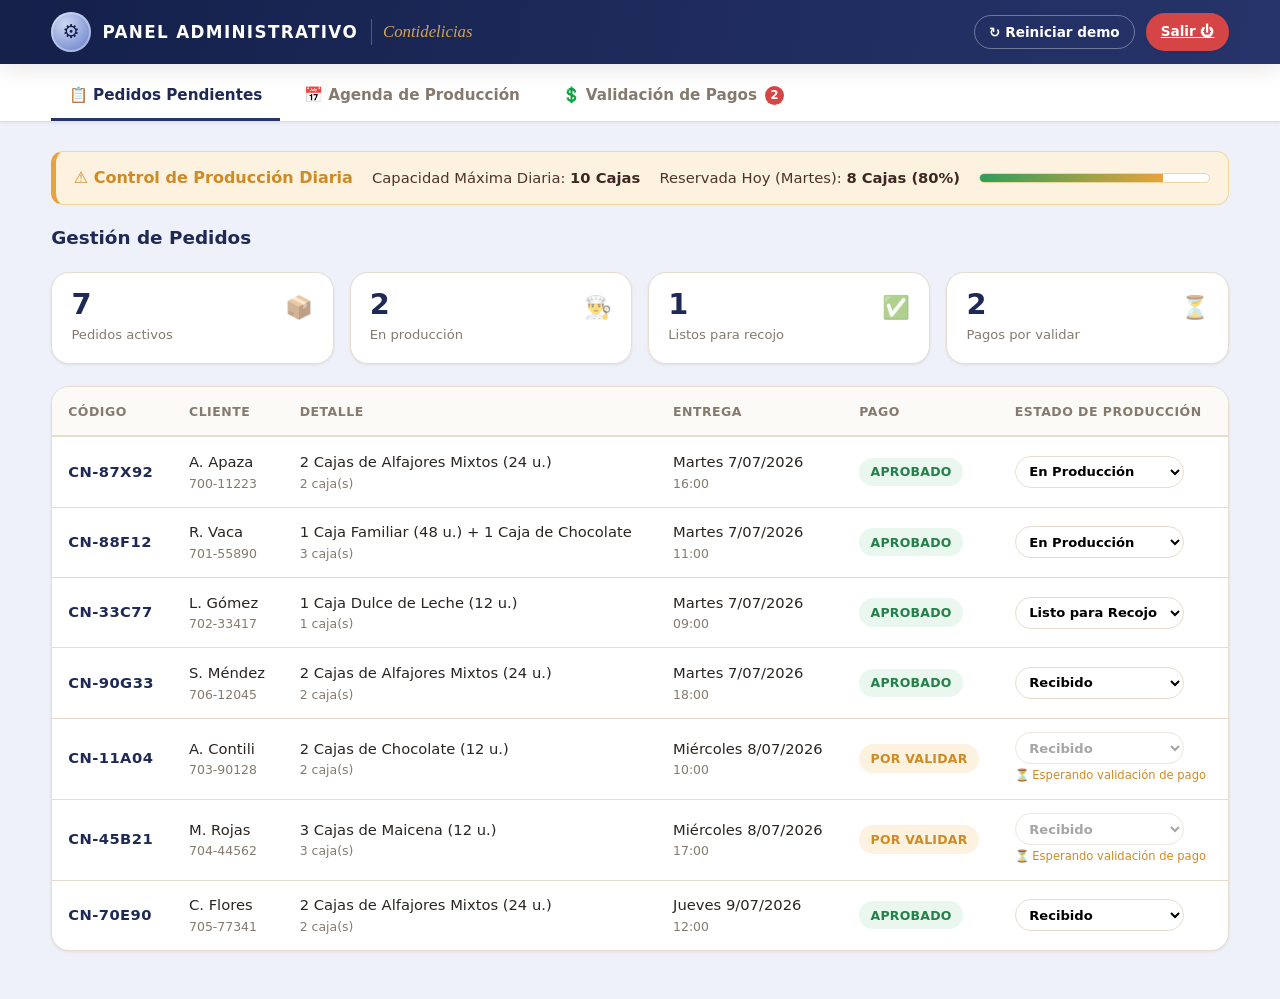
==== Frontend/admin.html @ e06c0dad "Frontend Contidelicias: interfaces Cliente y Admin + chatbot simulado - A) Interfaz del Cliente: tra" ====
<!DOCTYPE html>
<html lang="es">
<head>
  <meta charset="UTF-8" />
  <meta name="viewport" content="width=device-width, initial-scale=1.0" />
  <title>Contidelicias — Panel Administrativo</title>
  <link rel="icon" href="data:image/svg+xml,%3Csvg xmlns='http://www.w3.org/2000/svg' viewBox='0 0 100 100'%3E%3Ccircle cx='50' cy='50' r='46' fill='%231e2a55'/%3E%3Crect x='18' y='44' width='64' height='12' rx='6' fill='%23cdd7f2'/%3E%3C/svg%3E" />
  <link rel="stylesheet" href="css/styles.css" />
</head>
<body class="admin-body">

  <!-- ==================== ENCABEZADO ==================== -->
  <header class="site-header admin-header">
    <div class="container bar">
      <a class="brand" href="index.html">
        <span class="brand-logo">⚙️</span>
        <span class="brand-name">PANEL ADMINISTRATIVO</span>
        <span class="brand-tag">Contidelicias</span>
      </a>
      <div style="display:flex;align-items:center;gap:.7rem">
        <button class="btn btn-ghost btn-sm" id="resetBtn" style="color:#fff;border-color:rgba(255,255,255,.35)">↻ Reiniciar demo</button>
        <a class="btn btn-red btn-sm" href="index.html">Salir ⏻</a>
      </div>
    </div>
  </header>

  <!-- ==================== PESTAÑAS ==================== -->
  <nav class="tabs">
    <div class="container">
      <button class="tab active" data-tab="pedidos">📋 Pedidos Pendientes</button>
      <button class="tab" data-tab="agenda">📅 Agenda de Producción</button>
      <button class="tab" data-tab="pagos">💲 Validación de Pagos <span class="tab-badge" id="pagosBadge">0</span></button>
    </div>
  </nav>

  <main class="container admin-section">
    <!-- Barra de capacidad (común) -->
    <div class="capacity-bar" id="capacityBar"></div>

    <!-- Contenido por pestaña -->
    <section id="tab-pedidos"></section>
    <section id="tab-agenda" class="hidden"></section>
    <section id="tab-pagos" class="hidden"></section>
  </main>

  <!-- Modal simple para "Ver comprobante" -->
  <div class="overlay" id="proofOverlay"></div>
  <div class="drawer" id="proofModal" style="left:50%;top:50%;right:auto;height:auto;width:min(360px,92vw);transform:translate(-50%,-50%) scale(.95);border-radius:18px;overflow:hidden">
    <div class="drawer-head" style="background:var(--navy-800)">
      <h3 id="proofTitle">Comprobante</h3>
      <button class="x-btn" id="closeProof">×</button>
    </div>
    <div class="drawer-body" id="proofBody" style="text-align:center"></div>
  </div>

  <script src="js/data.js"></script>
  <script src="js/ui.js"></script>
  <script src="js/admin.js"></script>
</body>
</html>
---- Frontend/css/styles.css ----
/* =====================================================================
   CONTIDELICIAS — Plataforma Web (Frontend)
   Estilos compartidos: identidad de marca, componentes y utilidades.
   ===================================================================== */

/* -------------------- Tokens de diseño -------------------- */
:root {
  /* Marca (cliente) */
  --brown-900: #2e1b14;
  --brown-800: #3e2723;
  --brown-700: #4e342e;
  --brown-600: #5d4037;
  --gold: #d4a24e;
  --gold-dark: #b9822f;
  --caramel: #c68a3e;

  /* Cremas / fondos cálidos */
  --cream-50: #fcf8f2;
  --cream-100: #f7efe3;
  --cream-200: #efe2ce;
  --cream-300: #e6d4b8;

  /* Admin (azul marino) */
  --navy-900: #14204a;
  --navy-800: #1e2a55;
  --navy-700: #26346b;
  --navy-100: #eef1f9;

  /* Estados */
  --green-600: #2e9e5b;
  --green-700: #248049;
  --green-50: #e9f7ef;
  --blue-600: #2f6fd6;
  --blue-50: #e9f1fc;
  --amber-500: #e8a33d;
  --amber-600: #cf8a24;
  --amber-50: #fcf2df;
  --red-600: #d64545;
  --red-700: #b8383a;
  --red-50: #fbeaea;
  --gray-500: #8a8078;
  --gray-100: #eee9e2;

  /* Texto */
  --ink: #2b2521;
  --muted: #857a6d;
  --line: #e7ddce;

  /* Tipografía */
  --font-sans: system-ui, "Segoe UI", Roboto, Helvetica, Arial, sans-serif;
  --font-serif: Georgia, "Times New Roman", serif;

  /* Radios / sombras */
  --r-sm: 8px;
  --r-md: 12px;
  --r-lg: 18px;
  --r-xl: 26px;
  --shadow-sm: 0 1px 3px rgba(46, 27, 20, .08);
  --shadow-md: 0 6px 20px rgba(46, 27, 20, .10);
  --shadow-lg: 0 18px 48px rgba(46, 27, 20, .16);
}

/* -------------------- Reset ligero -------------------- */
* { box-sizing: border-box; }
html { -webkit-text-size-adjust: 100%; }
body {
  margin: 0;
  font-family: var(--font-sans);
  color: var(--ink);
  background: var(--cream-50);
  line-height: 1.55;
  -webkit-font-smoothing: antialiased;
}
img { max-width: 100%; display: block; }
button { font-family: inherit; cursor: pointer; }
a { color: inherit; }
h1, h2, h3, h4 { margin: 0 0 .4em; line-height: 1.2; }
input, select { font-family: inherit; font-size: 1rem; }

.container { width: min(1180px, 92vw); margin-inline: auto; }
.hidden { display: none !important; }
.center { text-align: center; }

/* -------------------- Botones -------------------- */
.btn {
  --bg: var(--brown-700);
  --fg: #fff;
  display: inline-flex; align-items: center; gap: .5rem;
  border: none; border-radius: 999px;
  background: var(--bg); color: var(--fg);
  padding: .72rem 1.3rem; font-size: .95rem; font-weight: 600;
  transition: transform .12s ease, filter .12s ease, box-shadow .12s ease;
  box-shadow: var(--shadow-sm);
  white-space: nowrap;
}
.btn:hover { filter: brightness(1.06); transform: translateY(-1px); }
.btn:active { transform: translateY(0); }
.btn:disabled { opacity: .5; cursor: not-allowed; transform: none; filter: none; }
.btn-gold { --bg: linear-gradient(135deg, var(--gold), var(--gold-dark)); --fg: #3a2410; }
.btn-navy { --bg: var(--navy-800); }
.btn-green { --bg: var(--green-600); }
.btn-red { --bg: var(--red-600); }
.btn-ghost {
  --bg: transparent; --fg: var(--ink);
  border: 1.5px solid var(--line); box-shadow: none;
}
.btn-ghost:hover { background: var(--cream-100); filter: none; }
.btn-block { width: 100%; justify-content: center; }
.btn-sm { padding: .5rem .9rem; font-size: .85rem; }
.btn-lg { padding: .9rem 1.7rem; font-size: 1.05rem; }

/* -------------------- Badges / chips -------------------- */
.badge {
  display: inline-flex; align-items: center; gap: .35rem;
  padding: .28rem .7rem; border-radius: 999px;
  font-size: .78rem; font-weight: 700; letter-spacing: .02em;
  text-transform: uppercase;
}
.badge-green { background: var(--green-50); color: var(--green-700); }
.badge-blue  { background: var(--blue-50);  color: var(--blue-600); }
.badge-amber { background: var(--amber-50); color: var(--amber-600); }
.badge-red   { background: var(--red-50);   color: var(--red-700); }
.badge-gray  { background: var(--gray-100); color: var(--gray-500); }

/* -------------------- Tarjetas -------------------- */
.card {
  background: #fff; border: 1px solid var(--line);
  border-radius: var(--r-lg); box-shadow: var(--shadow-sm);
}

/* -------------------- Toast -------------------- */
.toast-wrap {
  position: fixed; right: 18px; bottom: 18px; z-index: 90;
  display: flex; flex-direction: column; gap: 10px;
}
.toast {
  background: var(--ink); color: #fff; padding: .8rem 1.1rem;
  border-radius: var(--r-md); box-shadow: var(--shadow-lg);
  font-size: .9rem; max-width: 340px;
  display: flex; align-items: center; gap: .6rem;
  animation: toast-in .25s ease;
}
.toast.ok    { background: var(--green-700); }
.toast.warn  { background: var(--amber-600); }
.toast.error { background: var(--red-700); }
@keyframes toast-in { from { opacity: 0; transform: translateY(10px); } }

/* =====================================================================
   ENCABEZADOS
   ===================================================================== */
.site-header {
  position: sticky; top: 0; z-index: 40;
  background: linear-gradient(100deg, var(--brown-800), var(--brown-600));
  color: #fff; box-shadow: var(--shadow-md);
}
.site-header .bar {
  display: flex; align-items: center; gap: 1rem;
  padding: .75rem 0; justify-content: space-between;
}
.brand { display: flex; align-items: center; gap: .7rem; text-decoration: none; color: #fff; }
.brand-logo {
  width: 40px; height: 40px; border-radius: 50%;
  background: radial-gradient(circle at 35% 30%, #f3e4cb, var(--gold));
  display: grid; place-items: center; font-size: 1.2rem;
  box-shadow: inset 0 0 0 2px rgba(255,255,255,.35);
}
.brand-name { font-weight: 800; letter-spacing: .08em; font-size: 1.05rem; }
.brand-tag {
  font-family: var(--font-serif); font-style: italic;
  color: var(--gold); font-size: 1.05rem; padding-left: .7rem;
  border-left: 1px solid rgba(255,255,255,.25); margin-left: .1rem;
}
.nav { display: flex; align-items: center; gap: .3rem; }
.nav a {
  color: rgba(255,255,255,.85); text-decoration: none; font-weight: 500;
  padding: .5rem .8rem; border-radius: 999px; font-size: .92rem;
  transition: background .15s, color .15s;
}
.nav a:hover, .nav a.active { background: rgba(255,255,255,.14); color: #fff; }
.cart-btn {
  background: var(--cream-100); color: var(--brown-800);
  border: none; border-radius: 999px; padding: .5rem 1rem;
  font-weight: 700; display: inline-flex; align-items: center; gap: .45rem;
  box-shadow: var(--shadow-sm);
}
.cart-count {
  background: var(--brown-700); color: #fff; font-size: .75rem;
  min-width: 20px; height: 20px; padding: 0 5px; border-radius: 999px;
  display: inline-grid; place-items: center;
}

/* Encabezado del admin (azul marino) */
.admin-header {
  background: linear-gradient(100deg, var(--navy-900), var(--navy-700));
}
.admin-header .brand-logo {
  background: radial-gradient(circle at 35% 30%, #cdd7f2, #5f78c8);
  color: #14204a;
}

/* =====================================================================
   CLIENTE — Hero / Trazabilidad
   ===================================================================== */
.hero {
  background:
    radial-gradient(1200px 400px at 90% -10%, rgba(212,162,78,.18), transparent 60%),
    var(--cream-100);
  padding: 2.4rem 0 2.8rem;
  border-bottom: 1px solid var(--line);
}
.hero-grid {
  display: grid; grid-template-columns: 0.9fr 1.1fr; gap: 2rem; align-items: center;
}
.hero-copy h1 { font-size: clamp(1.7rem, 3.4vw, 2.6rem); color: var(--brown-800); }
.hero-copy p.lead { color: var(--brown-600); font-size: 1.05rem; margin-top: .2rem; }

/* Ilustración de alfajores (CSS puro) */
.alfajor-stack {
  position: relative; height: 260px;
  display: grid; place-items: center;
}
.plate {
  position: absolute; bottom: 22px; width: 300px; height: 60px;
  background: radial-gradient(ellipse at center, #b98a52, #7c5a34 70%, transparent 72%);
  border-radius: 50%; filter: blur(.3px);
  box-shadow: 0 18px 30px rgba(46,27,20,.22);
}
.alfajor {
  position: absolute; width: 130px; height: 92px; border-radius: 999px;
  background: linear-gradient(180deg, #f0dcbb 0%, #e6c99a 45%, #d8b57e 55%, #efdcbb 100%);
  box-shadow: inset 0 -6px 10px rgba(140,96,52,.35), var(--shadow-md);
}
.alfajor::before { /* relleno de dulce de leche */
  content: ""; position: absolute; left: 6%; right: 6%; top: 44%; height: 12px;
  background: linear-gradient(180deg, #a9682f, #7c4a1f);
  border-radius: 999px;
}
.alfajor.a1 { transform: translate(-70px, 20px) rotate(-6deg); }
.alfajor.a2 { transform: translate(60px, 34px) rotate(5deg); }
.alfajor.choco {
  background: linear-gradient(180deg, #5b3a24, #43291a 55%, #5b3a24);
  transform: translate(6px, -34px) rotate(-2deg); z-index: 3;
  box-shadow: inset 0 -6px 12px rgba(0,0,0,.4), var(--shadow-lg);
}
.alfajor.choco::before { background: linear-gradient(180deg,#caa06a,#a9682f); }
.coconut { position: absolute; inset: 0; border-radius: 999px;
  box-shadow: inset 0 0 0 6px rgba(255,255,255,.25); }

/* Caja de consulta de código */
.track-box {
  background: #fff; border: 1px solid var(--line); border-radius: var(--r-lg);
  box-shadow: var(--shadow-md); padding: 1.4rem; margin-top: 1.4rem;
}
.track-box h2 { color: var(--brown-800); font-size: 1.25rem; }
.track-form { display: flex; gap: .6rem; margin-top: .7rem; flex-wrap: wrap; }
.code-input {
  flex: 1 1 220px; min-width: 0;
  padding: .85rem 1rem; border: 1.5px solid var(--cream-300); border-radius: var(--r-md);
  font-size: 1.15rem; letter-spacing: .12em; font-weight: 700; text-transform: uppercase;
  color: var(--brown-800); background: var(--cream-50);
}
.code-input:focus { outline: none; border-color: var(--gold); box-shadow: 0 0 0 3px rgba(212,162,78,.25); }
.chips { display: flex; gap: .4rem; flex-wrap: wrap; margin-top: .7rem; font-size: .82rem; color: var(--muted); align-items: center; }
.chip-code {
  background: var(--cream-100); border: 1px dashed var(--cream-300);
  padding: .2rem .6rem; border-radius: 999px; font-weight: 700; color: var(--brown-700);
  cursor: pointer; letter-spacing: .06em;
}
.chip-code:hover { background: var(--cream-200); }

/* Resultado de trazabilidad */
.result-card { margin-top: 1.2rem; padding: 1.4rem; }
.result-head { display: flex; justify-content: space-between; align-items: flex-start; gap: 1rem; flex-wrap: wrap; }
.result-code { font-size: 1.4rem; font-weight: 800; color: var(--brown-800); letter-spacing: .04em; }
.result-meta { margin-top: 1rem; display: grid; gap: .7rem; }
.meta-row { display: flex; gap: .7rem; align-items: baseline; }
.meta-row .ico { width: 26px; flex: none; text-align: center; font-size: 1.05rem; }
.meta-row .lbl { color: var(--muted); min-width: 150px; font-size: .9rem; }
.meta-row .val { font-weight: 600; }

/* Línea de tiempo (timeline) */
.timeline { display: flex; align-items: flex-start; margin-top: 1.6rem; }
.tl-step { flex: 1; text-align: center; position: relative; }
.tl-dot {
  width: 46px; height: 46px; border-radius: 50%; margin: 0 auto .5rem;
  display: grid; place-items: center; font-size: 1.2rem;
  background: var(--gray-100); color: var(--gray-500);
  border: 3px solid #fff; box-shadow: 0 0 0 2px var(--gray-100);
  position: relative; z-index: 2;
}
.tl-step .tl-label { font-size: .85rem; font-weight: 700; color: var(--muted); }
.tl-step .tl-sub { font-size: .74rem; color: var(--muted); }
.tl-step::before { /* línea conectora */
  content: ""; position: absolute; top: 23px; left: -50%; width: 100%; height: 4px;
  background: var(--gray-100); z-index: 1;
}
.tl-step:first-child::before { display: none; }
.tl-step.done .tl-dot { background: var(--green-600); color: #fff; box-shadow: 0 0 0 2px var(--green-600); }
.tl-step.done::before { background: var(--green-600); }
.tl-step.done .tl-label { color: var(--green-700); }
.tl-step.active .tl-dot { background: var(--amber-500); color: #fff; box-shadow: 0 0 0 2px var(--amber-500); animation: pulse 1.6s infinite; }
.tl-step.active .tl-label { color: var(--amber-600); }
@keyframes pulse { 0%,100% { box-shadow: 0 0 0 2px var(--amber-500); } 50% { box-shadow: 0 0 0 7px rgba(232,163,61,.25); } }

.empty-track {
  margin-top: 1.2rem; padding: 1.4rem; text-align: center; color: var(--muted);
  background: var(--cream-100); border: 1px dashed var(--cream-300); border-radius: var(--r-md);
}

/* =====================================================================
   CLIENTE — Catálogo
   ===================================================================== */
.section { padding: 2.4rem 0; }
.section-head { display: flex; align-items: end; justify-content: space-between; gap: 1rem; margin-bottom: 1.3rem; flex-wrap: wrap; }
.section-head h2 { color: var(--brown-800); font-size: 1.6rem; }
.section-head p { color: var(--muted); margin: 0; }

.product-grid { display: grid; grid-template-columns: repeat(auto-fill, minmax(230px, 1fr)); gap: 1.2rem; }
.product { overflow: hidden; display: flex; flex-direction: column; }
.product .thumb {
  height: 150px; position: relative;
  background: radial-gradient(circle at 50% 40%, var(--cream-100), var(--cream-200));
  display: grid; place-items: center;
}
.alfajor-icon {
  width: 84px; height: 84px; border-radius: 50%;
  background: linear-gradient(180deg, #f0dcbb, #d8b57e);
  box-shadow: inset 0 -6px 10px rgba(140,96,52,.35), var(--shadow-sm);
  position: relative;
}
.alfajor-icon::after { content: ""; position: absolute; left: 12%; right: 12%; top: 45%; height: 10px; background: #a9682f; border-radius: 999px; }
.alfajor-icon.choco { background: linear-gradient(180deg,#5b3a24,#43291a); }
.alfajor-icon.choco::after { background: #caa06a; }
.alfajor-icon.dulce { background: linear-gradient(180deg,#e8c48f,#c99a5c); }
.alfajor-icon.big { width: 100px; height: 100px; }
.product .body { padding: 1rem 1.1rem 1.2rem; display: flex; flex-direction: column; gap: .35rem; flex: 1; }
.product .p-name { font-weight: 700; color: var(--brown-800); }
.product .p-desc { font-size: .85rem; color: var(--muted); flex: 1; }
.product .p-foot { display: flex; align-items: center; justify-content: space-between; margin-top: .5rem; }
.product .p-price { font-weight: 800; color: var(--brown-700); font-size: 1.15rem; }
.product .p-unit { font-size: .78rem; color: var(--muted); font-weight: 500; }

/* =====================================================================
   Drawer / Modal (carrito, checkout)
   ===================================================================== */
.overlay {
  position: fixed; inset: 0; background: rgba(37,24,17,.5);
  z-index: 70; opacity: 0; pointer-events: none; transition: opacity .22s;
}
.overlay.open { opacity: 1; pointer-events: auto; }

.drawer {
  position: fixed; top: 0; right: 0; height: 100%; width: min(420px, 92vw);
  background: var(--cream-50); z-index: 80; box-shadow: var(--shadow-lg);
  transform: translateX(100%); transition: transform .28s ease;
  display: flex; flex-direction: column;
}
.drawer.open { transform: translateX(0); }
.drawer-head { padding: 1.1rem 1.3rem; background: var(--brown-800); color: #fff; display: flex; justify-content: space-between; align-items: center; }
.drawer-head h3 { margin: 0; }
.drawer-body { flex: 1; overflow-y: auto; padding: 1.1rem 1.3rem; }
.drawer-foot { padding: 1.1rem 1.3rem; border-top: 1px solid var(--line); background: #fff; }
.x-btn { background: rgba(255,255,255,.15); border: none; color: #fff; width: 34px; height: 34px; border-radius: 50%; font-size: 1.2rem; line-height: 1; }
.x-btn:hover { background: rgba(255,255,255,.28); }

.cart-item { display: flex; gap: .8rem; padding: .8rem 0; border-bottom: 1px solid var(--line); }
.cart-item .ci-ico { width: 46px; height: 46px; border-radius: 10px; background: var(--cream-200); display: grid; place-items: center; flex: none; font-size: 1.4rem; }
.cart-item .ci-main { flex: 1; }
.cart-item .ci-name { font-weight: 700; font-size: .92rem; color: var(--brown-800); }
.cart-item .ci-price { font-size: .82rem; color: var(--muted); }
.qty { display: inline-flex; align-items: center; border: 1px solid var(--line); border-radius: 999px; overflow: hidden; margin-top: .35rem; }
.qty button { background: #fff; border: none; width: 28px; height: 28px; font-size: 1rem; color: var(--brown-700); }
.qty button:hover { background: var(--cream-100); }
.qty span { min-width: 28px; text-align: center; font-weight: 700; font-size: .9rem; }
.ci-remove { background: none; border: none; color: var(--red-600); font-size: .8rem; align-self: flex-start; }

.cart-summary { display: flex; justify-content: space-between; font-size: 1.05rem; margin-bottom: .9rem; }
.cart-summary strong { color: var(--brown-800); font-size: 1.3rem; }

/* Formularios */
.field { margin-bottom: .9rem; }
.field label { display: block; font-size: .85rem; font-weight: 600; color: var(--brown-700); margin-bottom: .3rem; }
.field input, .field select {
  width: 100%; padding: .7rem .85rem; border: 1.5px solid var(--cream-300);
  border-radius: var(--r-md); background: #fff; color: var(--ink);
}
.field input:focus, .field select:focus { outline: none; border-color: var(--gold); box-shadow: 0 0 0 3px rgba(212,162,78,.2); }
.field-row { display: flex; gap: .7rem; }
.field-row > * { flex: 1; }

/* QR falso para pago */
.qr-box { display: flex; gap: 1rem; align-items: center; background: var(--cream-100); border: 1px solid var(--line); border-radius: var(--r-md); padding: 1rem; }
.qr-code { width: 108px; height: 108px; flex: none; background: #fff; border-radius: 8px; padding: 6px; box-shadow: var(--shadow-sm); }
.qr-code svg { width: 100%; height: 100%; }

.filedrop {
  border: 2px dashed var(--cream-300); border-radius: var(--r-md); padding: 1rem;
  text-align: center; color: var(--muted); background: var(--cream-50); cursor: pointer;
  transition: border-color .15s, background .15s;
}
.filedrop:hover { border-color: var(--gold); background: var(--cream-100); }
.filedrop.has-file { border-color: var(--green-600); background: var(--green-50); color: var(--green-700); }

.success-box { text-align: center; padding: 1rem .5rem; }
.success-ring { width: 84px; height: 84px; border-radius: 50%; background: var(--green-50); color: var(--green-600); display: grid; place-items: center; font-size: 2.4rem; margin: 0 auto 1rem; }
.big-code { font-size: 1.9rem; font-weight: 800; letter-spacing: .08em; color: var(--brown-800); background: var(--cream-100); border: 1px dashed var(--cream-300); border-radius: var(--r-md); padding: .6rem 0; margin: .8rem 0; }

/* =====================================================================
   ADMIN — Panel
   ===================================================================== */
.admin-body { background: var(--navy-100); min-height: 100vh; }
.tabs { display: flex; gap: .4rem; background: #fff; border-bottom: 1px solid var(--line); padding: .5rem 0 0; box-shadow: var(--shadow-sm); }
.tabs .container { display: flex; gap: .4rem; }
.tab {
  background: transparent; border: none; padding: .85rem 1.1rem; font-size: .95rem; font-weight: 600;
  color: var(--muted); border-bottom: 3px solid transparent; display: inline-flex; gap: .5rem; align-items: center;
}
.tab:hover { color: var(--navy-800); }
.tab.active { color: var(--navy-800); border-bottom-color: var(--navy-700); }
.tab .tab-badge { background: var(--red-600); color: #fff; font-size: .72rem; min-width: 19px; height: 19px; padding: 0 5px; border-radius: 999px; display: inline-grid; place-items: center; }

/* Barra de alerta de capacidad */
.capacity-bar {
  display: flex; align-items: center; gap: 1.2rem; flex-wrap: wrap;
  background: var(--amber-50); border: 1px solid #f0d79a; border-left: 5px solid var(--amber-500);
  border-radius: var(--r-md); padding: .85rem 1.1rem; margin: 1.4rem 0;
}
.capacity-bar .cap-title { font-weight: 700; color: var(--amber-600); display: inline-flex; align-items: center; gap: .5rem; }
.capacity-bar .cap-item { font-size: .92rem; color: var(--brown-700); }
.capacity-bar .cap-item b { color: var(--brown-800); }
.cap-meter { flex: 1 1 160px; min-width: 140px; height: 10px; background: #fff; border-radius: 999px; overflow: hidden; border: 1px solid #f0d79a; }
.cap-meter span { display: block; height: 100%; background: linear-gradient(90deg, var(--green-600), var(--amber-500)); }

/* Sección de contenido admin */
.admin-section { padding: .4rem 0 3rem; }
.panel-title { font-size: 1.15rem; color: var(--navy-800); margin: 1.4rem 0 1rem; font-weight: 700; }

/* Tarjeta de comprobante (validación de pagos) */
.pay-card { padding: 1.1rem 1.2rem; margin-bottom: 1rem; }
.pay-main { display: grid; grid-template-columns: 1fr auto auto auto; gap: 1.1rem; align-items: center; }
.pay-info .pay-code { font-weight: 800; color: var(--navy-800); font-size: 1.05rem; }
.pay-info .pay-line { font-size: .9rem; color: var(--ink); }
.pay-info .pay-amount { color: var(--green-700); font-weight: 700; }
.pay-qr { width: 76px; height: 76px; background: #fff; border: 1px solid var(--line); border-radius: 8px; padding: 5px; }
.pay-qr svg { width: 100%; height: 100%; }
.view-proof {
  display: inline-flex; align-items: center; gap: .5rem; text-decoration: none;
  color: var(--blue-600); font-weight: 600; font-size: .88rem; background: var(--blue-50);
  padding: .6rem .9rem; border-radius: var(--r-md); border: 1px solid #cfe0f7;
}
.view-proof:hover { background: #dcebfc; }
.pay-actions { display: flex; gap: .5rem; }
.pay-foot { margin-top: .9rem; padding-top: .8rem; border-top: 1px dashed var(--line); display: flex; gap: 1.4rem; flex-wrap: wrap; font-size: .85rem; color: var(--muted); }
.pay-foot b { color: var(--ink); font-weight: 600; }
.pay-foot .st-pending { color: var(--amber-600); font-weight: 700; }

/* Tabla de pedidos */
.table-wrap { overflow-x: auto; background: #fff; border: 1px solid var(--line); border-radius: var(--r-lg); box-shadow: var(--shadow-sm); }
table.data { width: 100%; border-collapse: collapse; min-width: 760px; }
table.data th { text-align: left; font-size: .78rem; text-transform: uppercase; letter-spacing: .04em; color: var(--muted); padding: .9rem 1rem; border-bottom: 2px solid var(--line); background: #fbfaf7; }
table.data td { padding: .85rem 1rem; border-bottom: 1px solid var(--line); font-size: .92rem; vertical-align: middle; }
table.data tr:last-child td { border-bottom: none; }
table.data tr:hover td { background: #fbfaf7; }
.mono { font-weight: 800; color: var(--navy-800); letter-spacing: .03em; }

/* Agenda de producción */
.agenda-grid { display: grid; grid-template-columns: repeat(auto-fill, minmax(260px, 1fr)); gap: 1.1rem; }
.day-card { padding: 1.1rem 1.2rem; }
.day-card .day-head { display: flex; justify-content: space-between; align-items: baseline; margin-bottom: .3rem; }
.day-card .day-name { font-weight: 800; color: var(--navy-800); text-transform: capitalize; }
.day-card .day-date { font-size: .82rem; color: var(--muted); }
.day-load { font-size: .82rem; color: var(--muted); margin: .5rem 0 .3rem; }
.day-meter { height: 9px; background: var(--gray-100); border-radius: 999px; overflow: hidden; }
.day-meter span { display: block; height: 100%; }
.day-meter.ok span { background: var(--green-600); }
.day-meter.mid span { background: var(--amber-500); }
.day-meter.full span { background: var(--red-600); }
.day-orders { margin-top: .8rem; display: flex; flex-direction: column; gap: .5rem; }
.day-order { display: flex; justify-content: space-between; align-items: center; gap: .5rem; font-size: .86rem; padding: .45rem .6rem; background: var(--cream-50); border: 1px solid var(--line); border-radius: 8px; }

/* Estado vacío */
.empty {
  text-align: center; padding: 3rem 1rem; color: var(--muted);
  background: #fff; border: 1px dashed var(--line); border-radius: var(--r-lg);
}
.empty .em-ico { font-size: 2.6rem; opacity: .5; }

/* Select de estado de producción */
.state-select { padding: .4rem .6rem; border: 1.5px solid var(--line); border-radius: 999px; font-size: .82rem; font-weight: 600; background: #fff; }

/* KPIs admin (encabezado de pedidos) */
.kpi-row { display: grid; grid-template-columns: repeat(auto-fit, minmax(160px,1fr)); gap: 1rem; margin: 1.4rem 0; }
.kpi { padding: 1.1rem 1.2rem; }
.kpi .kpi-val { font-size: 1.8rem; font-weight: 800; color: var(--navy-800); line-height: 1; }
.kpi .kpi-lbl { font-size: .82rem; color: var(--muted); margin-top: .35rem; }
.kpi .kpi-ico { float: right; font-size: 1.4rem; opacity: .6; }

/* =====================================================================
   Landing (index) — selección de rol
   ===================================================================== */
.landing { min-height: 100vh; display: grid; place-items: center; padding: 2rem 1rem;
  background:
    radial-gradient(900px 500px at 15% 0%, rgba(212,162,78,.20), transparent 55%),
    radial-gradient(900px 500px at 100% 100%, rgba(30,42,85,.16), transparent 55%),
    var(--cream-100);
}
.landing-inner { width: min(920px, 95vw); text-align: center; }
.landing .logo-big {
  width: 92px; height: 92px; border-radius: 50%; margin: 0 auto 1.1rem;
  background: radial-gradient(circle at 35% 30%, #f3e4cb, var(--gold));
  display: grid; place-items: center; font-size: 2.6rem; box-shadow: var(--shadow-md);
}
.landing h1 { font-size: clamp(1.9rem, 4vw, 2.9rem); color: var(--brown-800); }
.landing .script { font-family: var(--font-serif); font-style: italic; color: var(--gold-dark); font-size: 1.35rem; }
.landing p.sub { color: var(--brown-600); max-width: 620px; margin: .6rem auto 2.2rem; }
.role-cards { display: grid; grid-template-columns: 1fr 1fr; gap: 1.4rem; }
.role-card {
  background: #fff; border: 1px solid var(--line); border-radius: var(--r-xl);
  padding: 2rem 1.6rem; text-decoration: none; color: inherit; text-align: left;
  box-shadow: var(--shadow-sm); transition: transform .16s, box-shadow .16s;
  display: flex; flex-direction: column; gap: .6rem;
}
.role-card:hover { transform: translateY(-4px); box-shadow: var(--shadow-lg); }
.role-card .rc-ico { width: 58px; height: 58px; border-radius: 16px; display: grid; place-items: center; font-size: 1.7rem; color: #fff; }
.role-card.client .rc-ico { background: linear-gradient(135deg, var(--gold), var(--gold-dark)); }
.role-card.admin .rc-ico { background: linear-gradient(135deg, var(--navy-700), var(--navy-900)); }
.role-card h3 { font-size: 1.3rem; color: var(--brown-800); margin: .3rem 0 0; }
.role-card p { color: var(--muted); margin: 0; font-size: .92rem; flex: 1; }
.role-card .rc-go { font-weight: 700; color: var(--brown-700); display: inline-flex; align-items: center; gap: .4rem; margin-top: .4rem; }
.role-card.admin .rc-go { color: var(--navy-800); }
.landing-foot { margin-top: 2rem; font-size: .82rem; color: var(--muted); }

/* =====================================================================
   Pie de página
   ===================================================================== */
.site-footer { background: var(--brown-900); color: rgba(255,255,255,.72); padding: 2rem 0; margin-top: 2rem; font-size: .9rem; }
.site-footer .fbar { display: flex; justify-content: space-between; gap: 1rem; flex-wrap: wrap; align-items: center; }
.site-footer a { color: var(--gold); text-decoration: none; }

/* =====================================================================
   CHATBOT — Asistente Virtual (widget flotante)
   ===================================================================== */
.chat-fab {
  position: fixed; right: 20px; bottom: 20px; z-index: 85;
  width: 62px; height: 62px; border-radius: 50%; border: none;
  background: linear-gradient(135deg, #25d366, #128c4b); color: #fff;
  font-size: 1.7rem; box-shadow: var(--shadow-lg); cursor: pointer;
  display: grid; place-items: center; transition: transform .15s;
}
.chat-fab:hover { transform: scale(1.07); }
.chat-fab .fab-dot {
  position: absolute; top: 2px; right: 4px; width: 16px; height: 16px;
  background: var(--red-600); border: 2px solid #fff; border-radius: 50%;
  font-size: .6rem; display: grid; place-items: center; color: #fff; font-weight: 700;
}

.chat-panel {
  position: fixed; right: 20px; bottom: 94px; z-index: 86;
  width: min(370px, 92vw); height: min(560px, 74vh);
  background: var(--cream-50); border-radius: var(--r-lg); overflow: hidden;
  box-shadow: var(--shadow-lg); display: flex; flex-direction: column;
  transform: translateY(16px) scale(.96); opacity: 0; pointer-events: none;
  transition: transform .2s ease, opacity .2s ease; transform-origin: bottom right;
}
.chat-panel.open { transform: translateY(0) scale(1); opacity: 1; pointer-events: auto; }

.chat-header {
  background: linear-gradient(100deg, var(--brown-800), var(--brown-600)); color: #fff;
  padding: .85rem 1rem; display: flex; align-items: center; gap: .7rem;
}
.chat-header .ch-avatar {
  width: 40px; height: 40px; border-radius: 50%; flex: none;
  background: radial-gradient(circle at 35% 30%, #f3e4cb, var(--gold));
  display: grid; place-items: center; font-size: 1.3rem;
}
.chat-header .ch-name { font-weight: 700; line-height: 1.1; }
.chat-header .ch-status { font-size: .74rem; opacity: .85; display: flex; align-items: center; gap: .35rem; }
.chat-header .ch-status::before { content: ""; width: 8px; height: 8px; border-radius: 50%; background: #4be07a; box-shadow: 0 0 0 2px rgba(75,224,122,.3); }
.chat-header .ch-close { margin-left: auto; background: rgba(255,255,255,.15); border: none; color: #fff; width: 30px; height: 30px; border-radius: 50%; font-size: 1.1rem; }
.chat-header .ch-close:hover { background: rgba(255,255,255,.28); }

.chat-msgs {
  flex: 1; overflow-y: auto; padding: 1rem .9rem;
  background:
    radial-gradient(circle at 20% 10%, rgba(212,162,78,.06), transparent 40%),
    var(--cream-100);
  display: flex; flex-direction: column; gap: .55rem;
}
.msg { max-width: 82%; padding: .6rem .85rem; border-radius: 14px; font-size: .9rem; line-height: 1.45; word-wrap: break-word; box-shadow: var(--shadow-sm); }
.msg.bot { background: #fff; color: var(--ink); align-self: flex-start; border-bottom-left-radius: 4px; }
.msg.user { background: #d9fdd3; color: #103a20; align-self: flex-end; border-bottom-right-radius: 4px; }
.msg b { color: var(--brown-800); }
.msg.user b { color: #0c5a2c; }
.msg .m-time { display: block; font-size: .65rem; opacity: .5; margin-top: .25rem; text-align: right; }

.chat-typing { align-self: flex-start; background: #fff; padding: .7rem .9rem; border-radius: 14px; border-bottom-left-radius: 4px; box-shadow: var(--shadow-sm); display: inline-flex; gap: 4px; }
.chat-typing span { width: 7px; height: 7px; border-radius: 50%; background: var(--muted); animation: blink 1.2s infinite; }
.chat-typing span:nth-child(2) { animation-delay: .2s; }
.chat-typing span:nth-child(3) { animation-delay: .4s; }
@keyframes blink { 0%,60%,100% { opacity: .3; transform: translateY(0); } 30% { opacity: 1; transform: translateY(-3px); } }

.chat-quick { display: flex; flex-wrap: wrap; gap: .4rem; padding: .5rem .9rem; background: var(--cream-100); border-top: 1px solid var(--line); }
.chat-quick button {
  background: #fff; border: 1px solid var(--cream-300); color: var(--brown-700);
  padding: .35rem .7rem; border-radius: 999px; font-size: .78rem; font-weight: 600;
}
.chat-quick button:hover { background: var(--cream-200); }

.chat-input-row { display: flex; gap: .5rem; padding: .7rem .8rem; background: #fff; border-top: 1px solid var(--line); }
.chat-input-row input { flex: 1; padding: .6rem .85rem; border: 1.5px solid var(--cream-300); border-radius: 999px; }
.chat-input-row input:focus { outline: none; border-color: var(--gold); }
.chat-send { background: var(--brown-700); border: none; color: #fff; width: 42px; height: 42px; border-radius: 50%; font-size: 1.1rem; flex: none; }
.chat-send:hover { filter: brightness(1.08); }

@media (max-width: 560px) {
  .chat-panel { right: 10px; left: 10px; width: auto; bottom: 88px; }
}

/* =====================================================================
   Responsive
   ===================================================================== */
@media (max-width: 860px) {
  .hero-grid { grid-template-columns: 1fr; }
  .alfajor-stack { display: none; }
  .pay-main { grid-template-columns: 1fr; }
  .pay-actions { justify-content: flex-start; }
  .role-cards { grid-template-columns: 1fr; }
  .nav { display: none; }
  .brand-tag { display: none; }
}
@media (max-width: 560px) {
  .meta-row { flex-wrap: wrap; }
  .meta-row .lbl { min-width: 100%; }
  .tl-step .tl-sub { display: none; }
  .capacity-bar { flex-direction: column; align-items: flex-start; }
}
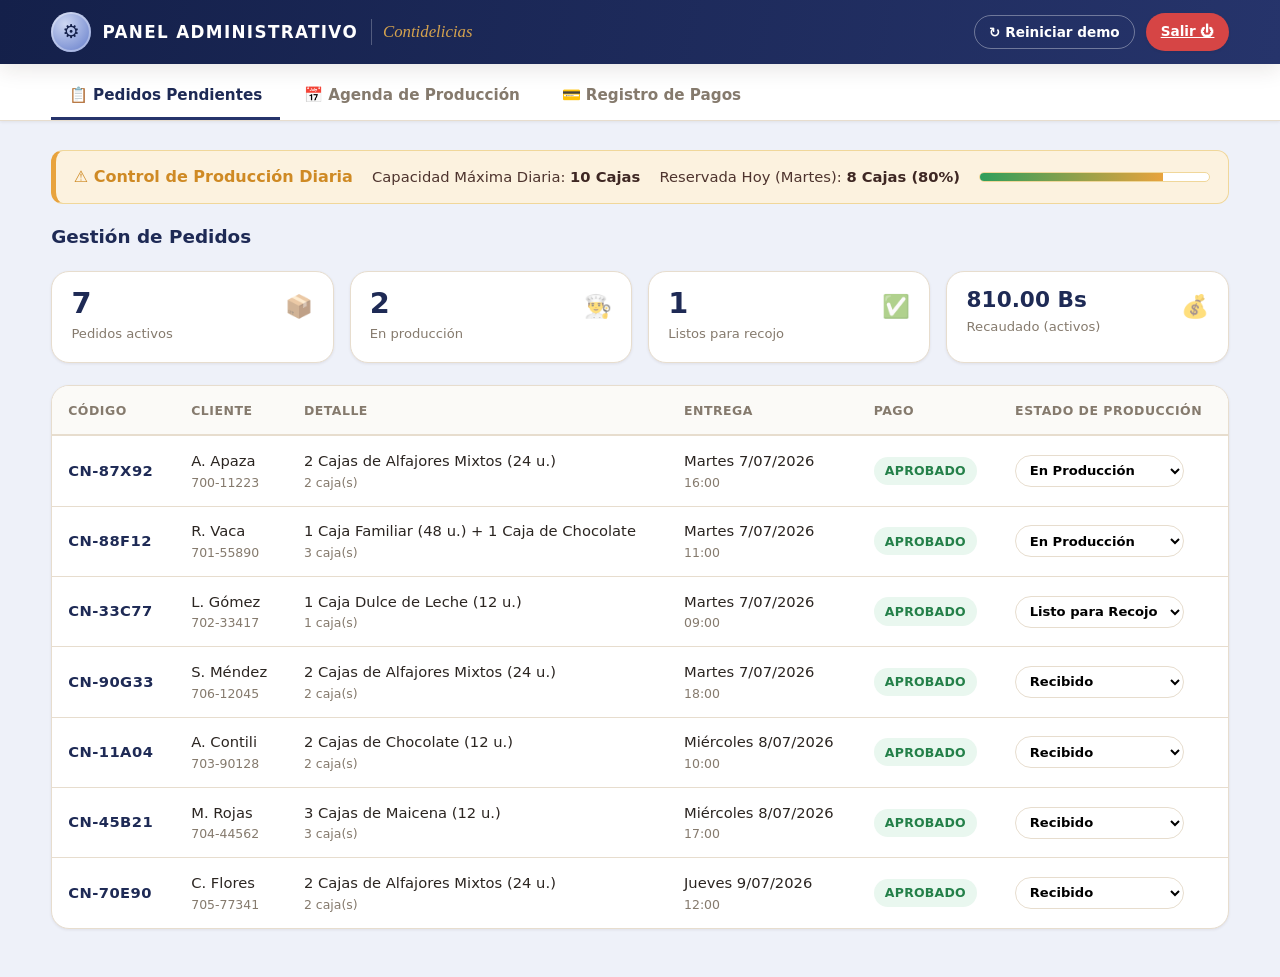
==== commit 9b2de5bb: "Pago automatico con tarjeta, quitar WhatsApp/chatbot y foto de portada subible - Cliente: checkout c" ====
--- a/Frontend/admin.html
+++ b/Frontend/admin.html
@@ -29,7 +29,7 @@
     <div class="container">
       <button class="tab active" data-tab="pedidos">📋 Pedidos Pendientes</button>
       <button class="tab" data-tab="agenda">📅 Agenda de Producción</button>
-      <button class="tab" data-tab="pagos">💲 Validación de Pagos <span class="tab-badge" id="pagosBadge">0</span></button>
+      <button class="tab" data-tab="pagos">💳 Registro de Pagos</button>
     </div>
   </nav>
 
@@ -43,16 +43,6 @@
     <section id="tab-pagos" class="hidden"></section>
   </main>
 
-  <!-- Modal simple para "Ver comprobante" -->
-  <div class="overlay" id="proofOverlay"></div>
-  <div class="drawer" id="proofModal" style="left:50%;top:50%;right:auto;height:auto;width:min(360px,92vw);transform:translate(-50%,-50%) scale(.95);border-radius:18px;overflow:hidden">
-    <div class="drawer-head" style="background:var(--navy-800)">
-      <h3 id="proofTitle">Comprobante</h3>
-      <button class="x-btn" id="closeProof">×</button>
-    </div>
-    <div class="drawer-body" id="proofBody" style="text-align:center"></div>
-  </div>
-
   <script src="js/data.js"></script>
   <script src="js/ui.js"></script>
   <script src="js/admin.js"></script>
--- a/Frontend/css/styles.css
+++ b/Frontend/css/styles.css
@@ -214,9 +214,15 @@
 .hero-copy h1 { font-size: clamp(1.7rem, 3.4vw, 2.6rem); color: var(--brown-800); }
 .hero-copy p.lead { color: var(--brown-600); font-size: 1.05rem; margin-top: .2rem; }
 
-/* Ilustración de alfajores (CSS puro) */
+/* Foto del hero (imagen subible por el usuario) + ilustración de reserva */
+.hero-media { display: grid; place-items: center; }
+.hero-photo {
+  width: 100%; max-width: 440px; height: 300px; object-fit: cover;
+  border-radius: var(--r-lg); border: 5px solid #fff;
+  box-shadow: var(--shadow-lg);
+}
 .alfajor-stack {
-  position: relative; height: 260px;
+  position: relative; height: 260px; width: 100%;
   display: grid; place-items: center;
 }
 .plate {
@@ -392,6 +398,23 @@
 .qr-box { display: flex; gap: 1rem; align-items: center; background: var(--cream-100); border: 1px solid var(--line); border-radius: var(--r-md); padding: 1rem; }
 .qr-code { width: 108px; height: 108px; flex: none; background: #fff; border-radius: 8px; padding: 6px; box-shadow: var(--shadow-sm); }
 .qr-code svg { width: 100%; height: 100%; }
+
+/* Pago con tarjeta — pasarela automática simulada */
+.pay-secure { display: flex; align-items: center; justify-content: center; gap: .5rem; font-size: .82rem; font-weight: 600; color: var(--green-700); background: var(--green-50); border: 1px solid #bfe6cd; border-radius: 999px; padding: .45rem .8rem; margin-bottom: 1rem; }
+.amount-box { text-align: center; background: var(--cream-100); border: 1px solid var(--line); border-radius: var(--r-md); padding: .9rem; margin-bottom: 1.1rem; }
+.amount-box span { display: block; font-size: .8rem; color: var(--muted); }
+.amount-box strong { display: block; font-size: 1.9rem; color: var(--brown-800); line-height: 1.1; }
+.amount-box small { color: var(--muted); }
+.card-visual { background: linear-gradient(135deg, #3a2c6e, #5b4bb0 55%, #8566d6); color: #fff; border-radius: 16px; padding: 1.1rem 1.2rem; margin-bottom: 1.1rem; box-shadow: var(--shadow-md); min-height: 150px; display: flex; flex-direction: column; justify-content: space-between; }
+.card-visual .cv-top { display: flex; align-items: center; justify-content: space-between; }
+.card-visual .cv-chip { width: 38px; height: 28px; border-radius: 6px; background: linear-gradient(135deg, #e9c877, #c99a3e); box-shadow: inset 0 0 0 1px rgba(0,0,0,.15); }
+.card-visual .cv-brand { font-weight: 800; letter-spacing: .05em; font-size: 1rem; }
+.card-visual .cv-number { font-size: 1.25rem; letter-spacing: .14em; font-family: var(--font-serif); margin: .5rem 0; }
+.card-visual .cv-row { display: flex; justify-content: space-between; font-size: .78rem; letter-spacing: .03em; text-transform: uppercase; opacity: .92; }
+.pay-hint { font-size: .78rem; color: var(--muted); text-align: center; margin: .2rem 0 0; }
+.btn-spin { display: inline-block; width: 15px; height: 15px; border: 2px solid rgba(255,255,255,.5); border-top-color: #fff; border-radius: 50%; animation: spinner .7s linear infinite; vertical-align: -2px; }
+@keyframes spinner { to { transform: rotate(360deg); } }
+.card-tag { font-weight: 600; color: var(--navy-800); }
 
 .filedrop {
   border: 2px dashed var(--cream-300); border-radius: var(--r-md); padding: 1rem;
@@ -538,85 +561,6 @@
 .site-footer a { color: var(--gold); text-decoration: none; }
 
 /* =====================================================================
-   CHATBOT — Asistente Virtual (widget flotante)
-   ===================================================================== */
-.chat-fab {
-  position: fixed; right: 20px; bottom: 20px; z-index: 85;
-  width: 62px; height: 62px; border-radius: 50%; border: none;
-  background: linear-gradient(135deg, #25d366, #128c4b); color: #fff;
-  font-size: 1.7rem; box-shadow: var(--shadow-lg); cursor: pointer;
-  display: grid; place-items: center; transition: transform .15s;
-}
-.chat-fab:hover { transform: scale(1.07); }
-.chat-fab .fab-dot {
-  position: absolute; top: 2px; right: 4px; width: 16px; height: 16px;
-  background: var(--red-600); border: 2px solid #fff; border-radius: 50%;
-  font-size: .6rem; display: grid; place-items: center; color: #fff; font-weight: 700;
-}
-
-.chat-panel {
-  position: fixed; right: 20px; bottom: 94px; z-index: 86;
-  width: min(370px, 92vw); height: min(560px, 74vh);
-  background: var(--cream-50); border-radius: var(--r-lg); overflow: hidden;
-  box-shadow: var(--shadow-lg); display: flex; flex-direction: column;
-  transform: translateY(16px) scale(.96); opacity: 0; pointer-events: none;
-  transition: transform .2s ease, opacity .2s ease; transform-origin: bottom right;
-}
-.chat-panel.open { transform: translateY(0) scale(1); opacity: 1; pointer-events: auto; }
-
-.chat-header {
-  background: linear-gradient(100deg, var(--brown-800), var(--brown-600)); color: #fff;
-  padding: .85rem 1rem; display: flex; align-items: center; gap: .7rem;
-}
-.chat-header .ch-avatar {
-  width: 40px; height: 40px; border-radius: 50%; flex: none;
-  background: radial-gradient(circle at 35% 30%, #f3e4cb, var(--gold));
-  display: grid; place-items: center; font-size: 1.3rem;
-}
-.chat-header .ch-name { font-weight: 700; line-height: 1.1; }
-.chat-header .ch-status { font-size: .74rem; opacity: .85; display: flex; align-items: center; gap: .35rem; }
-.chat-header .ch-status::before { content: ""; width: 8px; height: 8px; border-radius: 50%; background: #4be07a; box-shadow: 0 0 0 2px rgba(75,224,122,.3); }
-.chat-header .ch-close { margin-left: auto; background: rgba(255,255,255,.15); border: none; color: #fff; width: 30px; height: 30px; border-radius: 50%; font-size: 1.1rem; }
-.chat-header .ch-close:hover { background: rgba(255,255,255,.28); }
-
-.chat-msgs {
-  flex: 1; overflow-y: auto; padding: 1rem .9rem;
-  background:
-    radial-gradient(circle at 20% 10%, rgba(212,162,78,.06), transparent 40%),
-    var(--cream-100);
-  display: flex; flex-direction: column; gap: .55rem;
-}
-.msg { max-width: 82%; padding: .6rem .85rem; border-radius: 14px; font-size: .9rem; line-height: 1.45; word-wrap: break-word; box-shadow: var(--shadow-sm); }
-.msg.bot { background: #fff; color: var(--ink); align-self: flex-start; border-bottom-left-radius: 4px; }
-.msg.user { background: #d9fdd3; color: #103a20; align-self: flex-end; border-bottom-right-radius: 4px; }
-.msg b { color: var(--brown-800); }
-.msg.user b { color: #0c5a2c; }
-.msg .m-time { display: block; font-size: .65rem; opacity: .5; margin-top: .25rem; text-align: right; }
-
-.chat-typing { align-self: flex-start; background: #fff; padding: .7rem .9rem; border-radius: 14px; border-bottom-left-radius: 4px; box-shadow: var(--shadow-sm); display: inline-flex; gap: 4px; }
-.chat-typing span { width: 7px; height: 7px; border-radius: 50%; background: var(--muted); animation: blink 1.2s infinite; }
-.chat-typing span:nth-child(2) { animation-delay: .2s; }
-.chat-typing span:nth-child(3) { animation-delay: .4s; }
-@keyframes blink { 0%,60%,100% { opacity: .3; transform: translateY(0); } 30% { opacity: 1; transform: translateY(-3px); } }
-
-.chat-quick { display: flex; flex-wrap: wrap; gap: .4rem; padding: .5rem .9rem; background: var(--cream-100); border-top: 1px solid var(--line); }
-.chat-quick button {
-  background: #fff; border: 1px solid var(--cream-300); color: var(--brown-700);
-  padding: .35rem .7rem; border-radius: 999px; font-size: .78rem; font-weight: 600;
-}
-.chat-quick button:hover { background: var(--cream-200); }
-
-.chat-input-row { display: flex; gap: .5rem; padding: .7rem .8rem; background: #fff; border-top: 1px solid var(--line); }
-.chat-input-row input { flex: 1; padding: .6rem .85rem; border: 1.5px solid var(--cream-300); border-radius: 999px; }
-.chat-input-row input:focus { outline: none; border-color: var(--gold); }
-.chat-send { background: var(--brown-700); border: none; color: #fff; width: 42px; height: 42px; border-radius: 50%; font-size: 1.1rem; flex: none; }
-.chat-send:hover { filter: brightness(1.08); }
-
-@media (max-width: 560px) {
-  .chat-panel { right: 10px; left: 10px; width: auto; bottom: 88px; }
-}
-
-/* =====================================================================
    Responsive
    ===================================================================== */
 @media (max-width: 860px) {
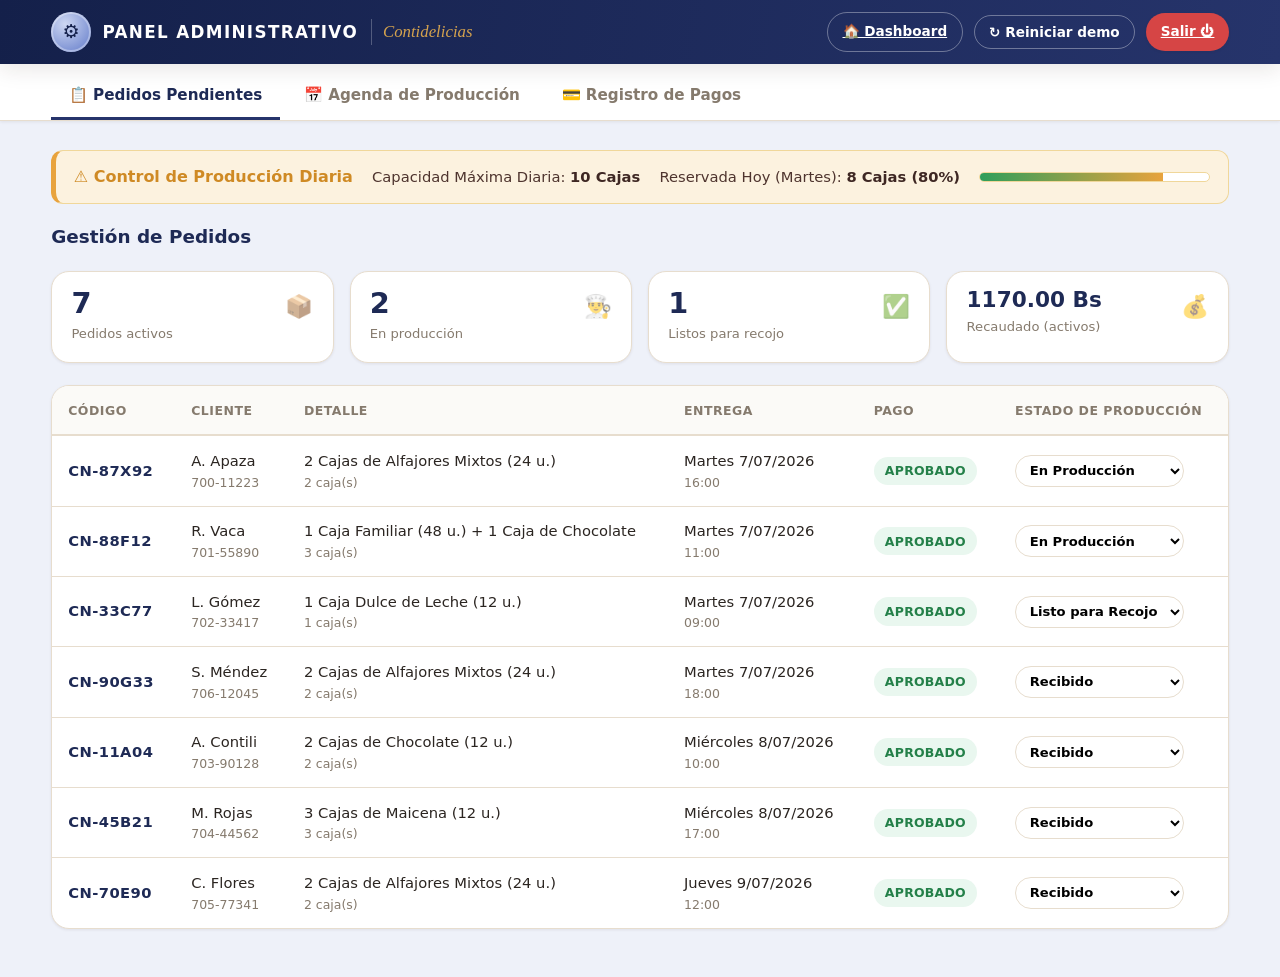
==== commit d7c86f90: "Nuevas pantallas: Login, Dashboard Admin, Catálogo Cliente rediseñado, Pago QR y Confirmación de Pag" ====
--- a/Frontend/admin.html
+++ b/Frontend/admin.html
@@ -18,8 +18,9 @@
         <span class="brand-tag">Contidelicias</span>
       </a>
       <div style="display:flex;align-items:center;gap:.7rem">
+        <a class="btn btn-ghost btn-sm" href="admin-dashboard.html" style="color:#fff;border-color:rgba(255,255,255,.35)">🏠 Dashboard</a>
         <button class="btn btn-ghost btn-sm" id="resetBtn" style="color:#fff;border-color:rgba(255,255,255,.35)">↻ Reiniciar demo</button>
-        <a class="btn btn-red btn-sm" href="index.html">Salir ⏻</a>
+        <a class="btn btn-red btn-sm" href="login.html">Salir ⏻</a>
       </div>
     </div>
   </header>
--- a/Frontend/css/styles.css
+++ b/Frontend/css/styles.css
@@ -554,11 +554,291 @@
 .landing-foot { margin-top: 2rem; font-size: .82rem; color: var(--muted); }
 
 /* =====================================================================
+   LOGIN — Pantalla de inicio de sesión (Administrador)
+   ===================================================================== */
+.login-page {
+  min-height: 100vh; display: grid; place-items: center; padding: 2rem;
+  background: radial-gradient(900px 500px at 15% 0%, rgba(30,42,85,.20), transparent 55%),
+              radial-gradient(900px 500px at 100% 100%, rgba(212,162,78,.16), transparent 55%),
+              var(--cream-100);
+}
+.login-card {
+  background: #fff; border-radius: var(--r-xl); box-shadow: var(--shadow-lg);
+  padding: 2.5rem 2rem; width: min(400px, 92vw);
+}
+.login-card .logo-big {
+  width: 68px; height: 68px; border-radius: 50%; margin: 0 auto 1rem;
+  background: radial-gradient(circle at 35% 30%, #f3e4cb, var(--gold));
+  display: grid; place-items: center; font-size: 2rem; box-shadow: var(--shadow-md);
+}
+.login-card h1 { font-size: 1.4rem; color: var(--navy-800); text-align: center; margin-bottom: .2rem; }
+.login-card .sub { text-align: center; color: var(--muted); font-size: .85rem; margin-bottom: 1.5rem; }
+.login-card .field { margin-bottom: 1.1rem; }
+.login-card label { display: block; font-size: .85rem; font-weight: 600; color: var(--ink); margin-bottom: .35rem; }
+.login-card input {
+  width: 100%; padding: .8rem 1rem; border: 1.5px solid var(--cream-300);
+  border-radius: var(--r-md); font-size: 1rem; background: var(--cream-50);
+}
+.login-card input:focus { outline: none; border-color: var(--navy-700); box-shadow: 0 0 0 3px rgba(30,42,85,.15); }
+.login-card .btn-block { width: 100%; justify-content: center; margin-top: .5rem; }
+.login-card .forgot { display: block; text-align: center; margin-top: 1rem; font-size: .85rem; color: var(--muted); }
+.login-card .forgot:hover { color: var(--navy-700); }
+.login-error { color: var(--red-600); font-size: .85rem; text-align: center; margin-bottom: .8rem; display: none; }
+
+/* =====================================================================
+   ADMIN DASHBOARD — Menú lateral + contenido principal
+   ===================================================================== */
+.admin-layout { display: flex; min-height: 100vh; }
+.admin-sidebar {
+  width: 250px; flex: none; background: var(--navy-900); color: #fff;
+  display: flex; flex-direction: column; padding: 0;
+}
+.admin-sidebar .sb-brand {
+  padding: 1.3rem 1.2rem; border-bottom: 1px solid rgba(255,255,255,.08);
+  display: flex; align-items: center; gap: .7rem;
+}
+.admin-sidebar .sb-brand .sb-logo {
+  width: 38px; height: 38px; border-radius: 50%;
+  background: radial-gradient(circle at 35% 30%, #f3e4cb, var(--gold));
+  display: grid; place-items: center; font-size: 1.2rem;
+}
+.admin-sidebar .sb-brand .sb-name { font-weight: 700; font-size: .95rem; line-height: 1.1; }
+.admin-sidebar .sb-brand .sb-tag { font-size: .72rem; opacity: .6; }
+.admin-sidebar .sb-menu { flex: 1; padding: .8rem 0; }
+.admin-sidebar .sb-menu a {
+  display: flex; align-items: center; gap: .8rem; padding: .85rem 1.3rem;
+  color: rgba(255,255,255,.7); text-decoration: none; font-size: .92rem;
+  border-left: 3px solid transparent; transition: all .12s;
+}
+.admin-sidebar .sb-menu a:hover { background: rgba(255,255,255,.06); color: #fff; }
+.admin-sidebar .sb-menu a.active { background: rgba(255,255,255,.1); color: #fff; border-left-color: var(--gold); }
+.admin-sidebar .sb-menu a .sb-ico { font-size: 1.1rem; width: 22px; text-align: center; }
+.admin-sidebar .sb-foot { border-top: 1px solid rgba(255,255,255,.08); padding: .8rem 0; }
+
+.admin-main {
+  flex: 1; background: var(--cream-50); padding: 1.8rem 2rem;
+  overflow-y: auto;
+}
+.admin-main h1 { font-size: 1.5rem; color: var(--navy-800); margin-bottom: .3rem; }
+.admin-main .date-badge { color: var(--muted); font-size: .85rem; margin-bottom: 1.5rem; }
+.capacity-wide {
+  background: #fff; border: 1px solid var(--line); border-radius: var(--r-lg);
+  padding: 1.2rem 1.4rem; margin-bottom: 1.5rem;
+}
+.capacity-wide .cap-header { display: flex; justify-content: space-between; align-items: center; margin-bottom: .6rem; }
+.capacity-wide .cap-header strong { color: var(--navy-800); }
+.capacity-wide .cap-header span { color: var(--muted); font-size: .85rem; }
+.capacity-wide .cap-track {
+  height: 20px; background: var(--cream-100); border-radius: 999px; overflow: hidden;
+}
+.capacity-wide .cap-track .cap-fill {
+  height: 100%; background: linear-gradient(90deg, var(--gold), var(--gold-dark));
+  border-radius: 999px; transition: width .4s;
+}
+.metrics-row { display: grid; grid-template-columns: repeat(auto-fit, minmax(180px, 1fr)); gap: 1rem; margin-bottom: 1.5rem; }
+.metric-card {
+  background: #fff; border: 1px solid var(--line); border-radius: var(--r-lg);
+  padding: 1.2rem; box-shadow: var(--shadow-sm);
+}
+.metric-card .mc-ico { font-size: 1.5rem; margin-bottom: .4rem; }
+.metric-card .mc-val { font-size: 1.8rem; font-weight: 800; color: var(--navy-800); }
+.metric-card .mc-lbl { font-size: .82rem; color: var(--muted); }
+.section-title { font-size: 1.1rem; font-weight: 700; color: var(--navy-800); margin: 1.2rem 0 .8rem; }
+.transactions-table { width: 100%; border-collapse: collapse; background: #fff; border-radius: var(--r-lg); overflow: hidden; box-shadow: var(--shadow-sm); }
+.transactions-table th { text-align: left; padding: .8rem 1rem; background: var(--navy-100); color: var(--navy-800); font-size: .82rem; font-weight: 700; }
+.transactions-table td { padding: .7rem 1rem; border-top: 1px solid var(--line); font-size: .9rem; }
+.transactions-table tr:hover td { background: #fbfaf7; }
+.badge-paid { background: var(--green-50); color: var(--green-700); padding: .2rem .6rem; border-radius: 999px; font-size: .78rem; font-weight: 600; }
+
+/* =====================================================================
+   CATÁLOGO CLIENTE — Nueva vista de pedido online
+   ===================================================================== */
+.order-online { max-width: 600px; margin: 0 auto; padding: 1.5rem 0; }
+.order-online h1 { font-size: 1.4rem; color: var(--brown-800); text-align: center; margin-bottom: .2rem; }
+.order-online .sub { text-align: center; color: var(--muted); font-size: .85rem; margin-bottom: 1.2rem; }
+.order-item {
+  display: flex; align-items: center; gap: .8rem;
+  background: #fff; border: 1px solid var(--line); border-radius: var(--r-lg);
+  padding: .9rem 1rem; margin-bottom: .6rem; box-shadow: var(--shadow-sm);
+}
+.order-item .oi-img {
+  width: 52px; height: 52px; border-radius: var(--r-sm); flex: none;
+  display: grid; place-items: center; font-size: 1.3rem;
+  background: linear-gradient(135deg, var(--cream-100), var(--cream-200));
+}
+.order-item .oi-info { flex: 1; min-width: 0; }
+.order-item .oi-name { font-weight: 700; font-size: .92rem; color: var(--brown-800); }
+.order-item .oi-price { font-size: .85rem; color: var(--muted); }
+.order-item .oi-qty { display: flex; align-items: center; gap: .5rem; flex: none; }
+.order-item .oi-qty button {
+  width: 28px; height: 28px; border-radius: 50%; border: 1px solid var(--cream-300);
+  background: #fff; font-size: 1rem; display: grid; place-items: center; color: var(--brown-700);
+}
+.order-item .oi-qty button:hover { background: var(--cream-100); }
+.order-item .oi-qty span { min-width: 20px; text-align: center; font-weight: 700; }
+.order-summary {
+  background: #fff; border: 1px solid var(--line); border-radius: var(--r-lg);
+  padding: 1.2rem; margin-top: 1rem; box-shadow: var(--shadow-sm);
+}
+.order-summary .os-row { display: flex; justify-content: space-between; align-items: center; margin-bottom: .6rem; }
+.order-summary .os-row label { font-size: .85rem; color: var(--muted); }
+.order-summary .os-row select {
+  padding: .4rem .7rem; border: 1.5px solid var(--cream-300); border-radius: var(--r-md);
+  background: var(--cream-50); font-size: .9rem;
+}
+.order-summary .os-total { font-size: 1.4rem; font-weight: 800; color: var(--brown-800); text-align: right; margin: .6rem 0; }
+.order-summary .btn-block { width: 100%; justify-content: center; }
+
+/* =====================================================================
+   PAGO QR — Pantalla de pago con código QR
+   ===================================================================== */
+.qr-pago-page {
+  min-height: 100vh; display: grid; place-items: center; padding: 2rem;
+  background: radial-gradient(900px 500px at 50% 0%, rgba(212,162,78,.10), transparent 55%),
+              var(--cream-50);
+}
+.qr-pago-card {
+  background: #fff; border-radius: var(--r-xl); box-shadow: var(--shadow-lg);
+  padding: 2rem; width: min(460px, 92vw); text-align: center;
+}
+.qr-pago-card h1 { font-size: 1.3rem; color: var(--brown-800); }
+.qr-pago-card .qp-ref { color: var(--muted); font-size: .85rem; margin-bottom: 1rem; }
+.qr-pago-card .qp-detail { text-align: left; background: var(--cream-50); border-radius: var(--r-md); padding: 1rem; margin-bottom: 1rem; }
+.qr-pago-card .qp-detail .qp-line { display: flex; justify-content: space-between; font-size: .9rem; padding: .25rem 0; }
+.qr-pago-card .qp-detail .qp-line.total { font-weight: 700; color: var(--brown-800); border-top: 1px solid var(--line); margin-top: .4rem; padding-top: .5rem; }
+.qr-box {
+  display: inline-block; background: #fff; border: 2px solid var(--cream-300);
+  border-radius: var(--r-md); padding: .8rem; margin: .8rem 0;
+}
+.qr-box svg { display: block; width: 160px; height: 160px; }
+.qr-pago-card .qp-status {
+  display: inline-flex; align-items: center; gap: .5rem;
+  background: var(--amber-50); color: var(--amber-600); border: 1px solid #f0dbae;
+  padding: .5rem 1rem; border-radius: 999px; font-size: .85rem; font-weight: 600; margin: .8rem 0;
+}
+.qr-pago-card .qp-status .spinner {
+  width: 14px; height: 14px; border: 2px solid var(--amber-300);
+  border-top-color: var(--amber-600); border-radius: 50%; animation: qr-spin .7s linear infinite;
+}
+@keyframes qr-spin { to { transform: rotate(360deg); } }
+.qr-pago-card .qp-hint { font-size: .8rem; color: var(--muted); }
+
+/* =====================================================================
+   CONFIRMACIÓN PAGO — Pantalla de éxito
+   ===================================================================== */
+.confirm-page {
+  min-height: 100vh; display: grid; place-items: center; padding: 2rem;
+  background: radial-gradient(900px 500px at 50% 0%, rgba(46,158,91,.10), transparent 55%),
+              var(--cream-50);
+}
+.confirm-card {
+  background: #fff; border-radius: var(--r-xl); box-shadow: var(--shadow-lg);
+  padding: 2rem; width: min(520px, 92vw);
+}
+.confirm-card .cf-header { text-align: center; margin-bottom: 1.5rem; }
+.confirm-card .cf-header .cf-icon { font-size: 3rem; }
+.confirm-card .cf-header h1 { font-size: 1.4rem; color: var(--green-700); margin: .5rem 0 .2rem; }
+.confirm-card .cf-header .cf-sub { color: var(--muted); font-size: .85rem; }
+.confirm-card .cf-details { background: var(--cream-50); border-radius: var(--r-md); padding: 1rem 1.2rem; margin-bottom: 1rem; }
+.confirm-card .cf-details .cf-row { display: flex; justify-content: space-between; padding: .35rem 0; font-size: .9rem; }
+.confirm-card .cf-details .cf-row .cf-lbl { color: var(--muted); }
+.confirm-card .cf-details .cf-row .cf-val { font-weight: 600; }
+.confirm-card .cf-status {
+  text-align: center; background: var(--green-50); border: 1px solid #bfe6cd;
+  border-radius: var(--r-md); padding: .8rem; margin-bottom: 1rem;
+}
+.confirm-card .cf-status .cf-status-text { color: var(--green-700); font-weight: 700; font-size: 1rem; }
+.confirm-card .cf-tracking { text-align: center; margin: 1.2rem 0; }
+.confirm-card .cf-tracking .cf-track-label { font-size: .85rem; color: var(--muted); }
+.confirm-card .cf-tracking .cf-track-code { font-size: 1.8rem; font-weight: 800; color: var(--navy-800); letter-spacing: .06em; }
+.confirm-card .cf-tracking .cf-track-hint { font-size: .8rem; color: var(--muted); }
+.confirm-card .btn-block { width: 100%; justify-content: center; }
+
+/* =====================================================================
    Pie de página
    ===================================================================== */
 .site-footer { background: var(--brown-900); color: rgba(255,255,255,.72); padding: 2rem 0; margin-top: 2rem; font-size: .9rem; }
 .site-footer .fbar { display: flex; justify-content: space-between; gap: 1rem; flex-wrap: wrap; align-items: center; }
 .site-footer a { color: var(--gold); text-decoration: none; }
+
+/* =====================================================================
+   CHATBOT — Asistente Virtual (widget flotante)
+   ===================================================================== */
+.chat-fab {
+  position: fixed; right: 20px; bottom: 20px; z-index: 85;
+  width: 62px; height: 62px; border-radius: 50%; border: none;
+  background: linear-gradient(135deg, #25d366, #128c4b); color: #fff;
+  font-size: 1.7rem; box-shadow: var(--shadow-lg); cursor: pointer;
+  display: grid; place-items: center; transition: transform .15s;
+}
+.chat-fab:hover { transform: scale(1.07); }
+.chat-fab .fab-dot {
+  position: absolute; top: 2px; right: 4px; width: 16px; height: 16px;
+  background: var(--red-600); border: 2px solid #fff; border-radius: 50%;
+  font-size: .6rem; display: grid; place-items: center; color: #fff; font-weight: 700;
+}
+
+.chat-panel {
+  position: fixed; right: 20px; bottom: 94px; z-index: 86;
+  width: min(370px, 92vw); height: min(560px, 74vh);
+  background: var(--cream-50); border-radius: var(--r-lg); overflow: hidden;
+  box-shadow: var(--shadow-lg); display: flex; flex-direction: column;
+  transform: translateY(16px) scale(.96); opacity: 0; pointer-events: none;
+  transition: transform .2s ease, opacity .2s ease; transform-origin: bottom right;
+}
+.chat-panel.open { transform: translateY(0) scale(1); opacity: 1; pointer-events: auto; }
+
+.chat-header {
+  background: linear-gradient(100deg, var(--brown-800), var(--brown-600)); color: #fff;
+  padding: .85rem 1rem; display: flex; align-items: center; gap: .7rem;
+}
+.chat-header .ch-avatar {
+  width: 40px; height: 40px; border-radius: 50%; flex: none;
+  background: radial-gradient(circle at 35% 30%, #f3e4cb, var(--gold));
+  display: grid; place-items: center; font-size: 1.3rem;
+}
+.chat-header .ch-name { font-weight: 700; line-height: 1.1; }
+.chat-header .ch-status { font-size: .74rem; opacity: .85; display: flex; align-items: center; gap: .35rem; }
+.chat-header .ch-status::before { content: ""; width: 8px; height: 8px; border-radius: 50%; background: #4be07a; box-shadow: 0 0 0 2px rgba(75,224,122,.3); }
+.chat-header .ch-close { margin-left: auto; background: rgba(255,255,255,.15); border: none; color: #fff; width: 30px; height: 30px; border-radius: 50%; font-size: 1.1rem; }
+.chat-header .ch-close:hover { background: rgba(255,255,255,.28); }
+
+.chat-msgs {
+  flex: 1; overflow-y: auto; padding: 1rem .9rem;
+  background:
+    radial-gradient(circle at 20% 10%, rgba(212,162,78,.06), transparent 40%),
+    var(--cream-100);
+  display: flex; flex-direction: column; gap: .55rem;
+}
+.msg { max-width: 82%; padding: .6rem .85rem; border-radius: 14px; font-size: .9rem; line-height: 1.45; word-wrap: break-word; box-shadow: var(--shadow-sm); }
+.msg.bot { background: #fff; color: var(--ink); align-self: flex-start; border-bottom-left-radius: 4px; }
+.msg.user { background: #d9fdd3; color: #103a20; align-self: flex-end; border-bottom-right-radius: 4px; }
+.msg b { color: var(--brown-800); }
+.msg.user b { color: #0c5a2c; }
+.msg .m-time { display: block; font-size: .65rem; opacity: .5; margin-top: .25rem; text-align: right; }
+
+.chat-typing { align-self: flex-start; background: #fff; padding: .7rem .9rem; border-radius: 14px; border-bottom-left-radius: 4px; box-shadow: var(--shadow-sm); display: inline-flex; gap: 4px; }
+.chat-typing span { width: 7px; height: 7px; border-radius: 50%; background: var(--muted); animation: blink 1.2s infinite; }
+.chat-typing span:nth-child(2) { animation-delay: .2s; }
+.chat-typing span:nth-child(3) { animation-delay: .4s; }
+@keyframes blink { 0%,60%,100% { opacity: .3; transform: translateY(0); } 30% { opacity: 1; transform: translateY(-3px); } }
+
+.chat-quick { display: flex; flex-wrap: wrap; gap: .4rem; padding: .5rem .9rem; background: var(--cream-100); border-top: 1px solid var(--line); }
+.chat-quick button {
+  background: #fff; border: 1px solid var(--cream-300); color: var(--brown-700);
+  padding: .35rem .7rem; border-radius: 999px; font-size: .78rem; font-weight: 600;
+}
+.chat-quick button:hover { background: var(--cream-200); }
+
+.chat-input-row { display: flex; gap: .5rem; padding: .7rem .8rem; background: #fff; border-top: 1px solid var(--line); }
+.chat-input-row input { flex: 1; padding: .6rem .85rem; border: 1.5px solid var(--cream-300); border-radius: 999px; }
+.chat-input-row input:focus { outline: none; border-color: var(--gold); }
+.chat-send { background: var(--brown-700); border: none; color: #fff; width: 42px; height: 42px; border-radius: 50%; font-size: 1.1rem; flex: none; }
+.chat-send:hover { filter: brightness(1.08); }
+
+@media (max-width: 560px) {
+  .chat-panel { right: 10px; left: 10px; width: auto; bottom: 88px; }
+}
 
 /* =====================================================================
    Responsive
